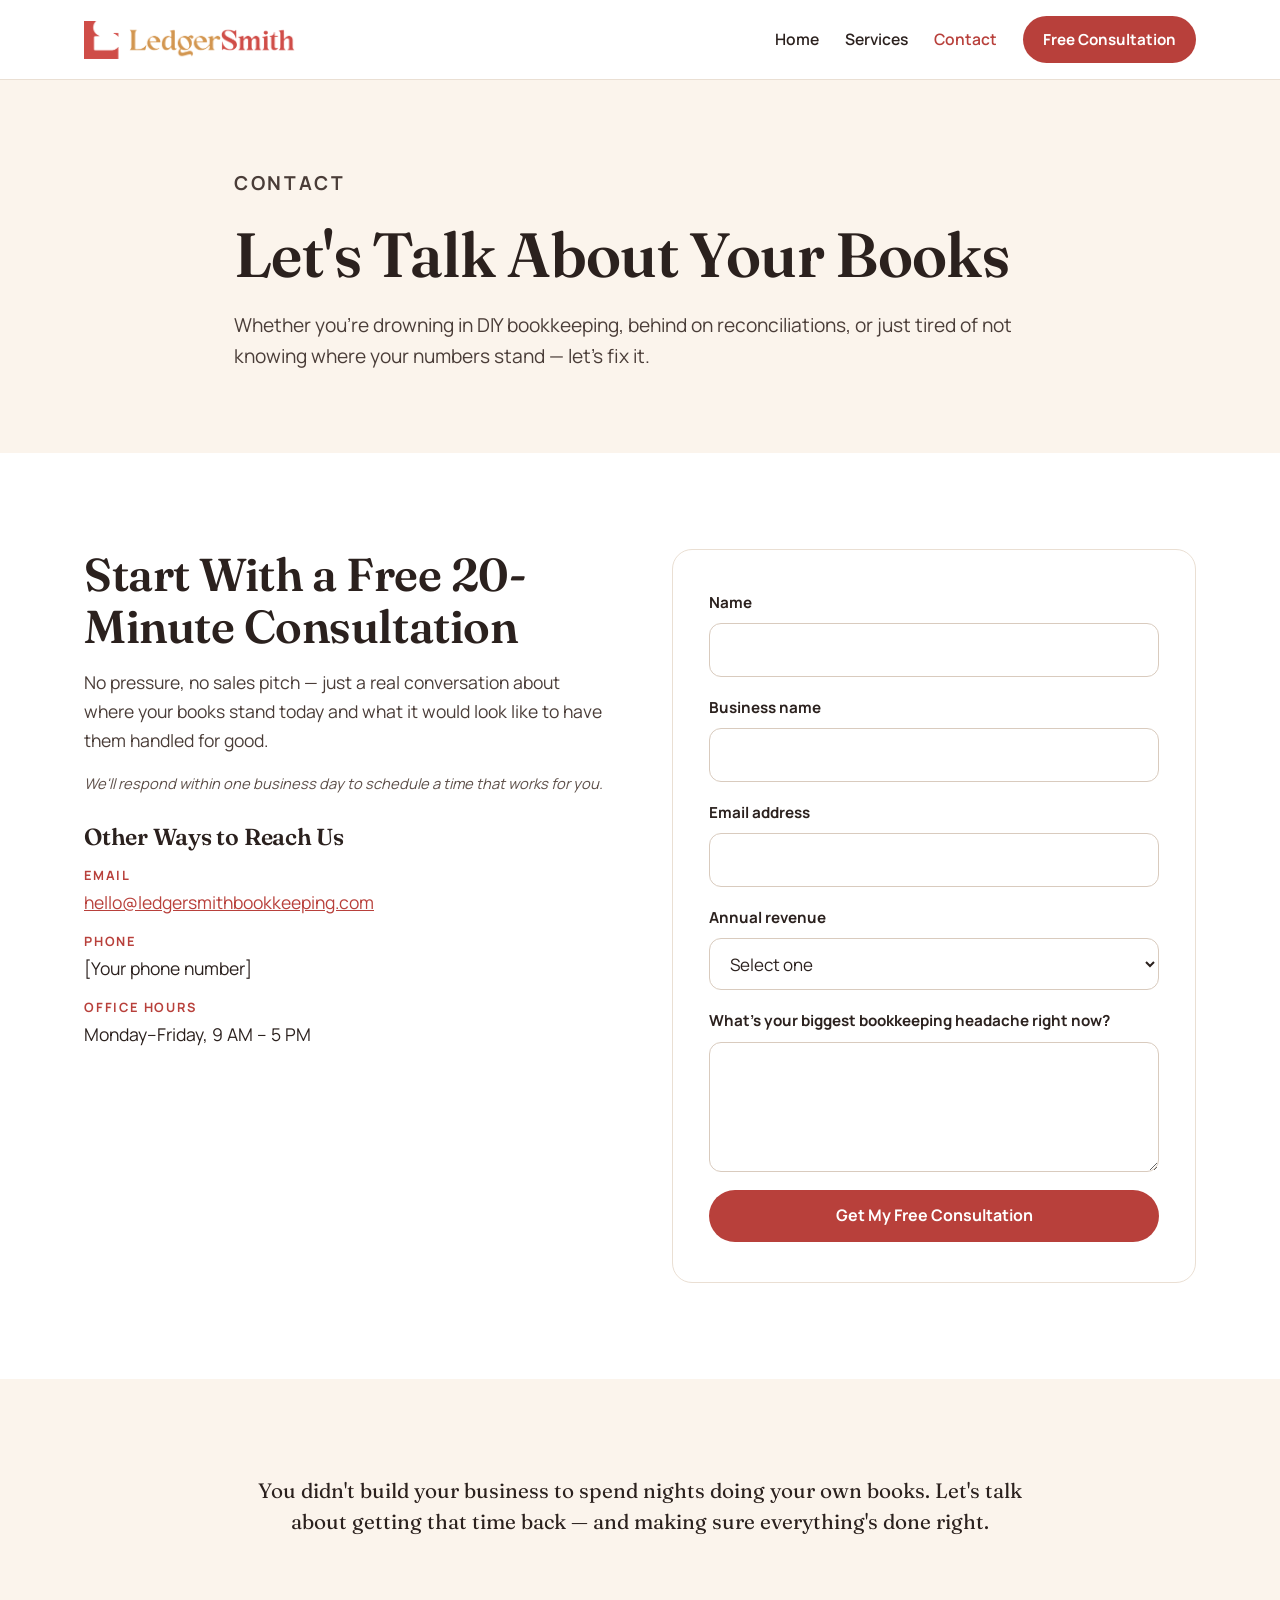
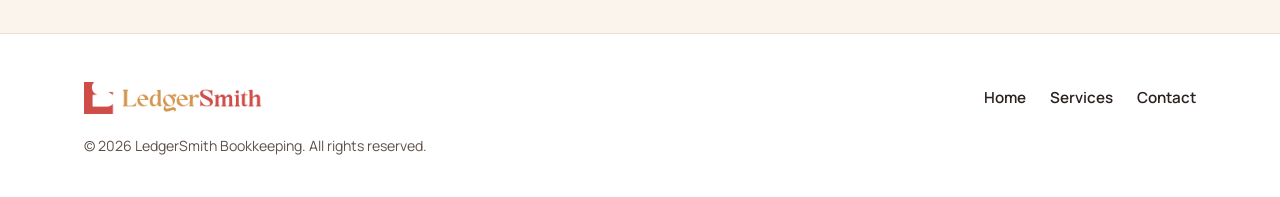
==== contact.html @ 11871aa4 "Add LedgerSmith Bookkeeping website Static site: home, services, contact and 404 pages, styles, Form" ====
<!doctype html>
<html lang="en">
<head>
  <meta charset="utf-8">
  <meta name="viewport" content="width=device-width, initial-scale=1">
  <title>Contact | LedgerSmith Bookkeeping</title>
  <meta name="description" content="Book a free 20-minute bookkeeping consultation with LedgerSmith. We respond within one business day.">
  <link rel="icon" type="image/png" href="/assets/favicon.png">
  <link rel="apple-touch-icon" href="/assets/apple-touch-icon.png">
  <link rel="preconnect" href="https://fonts.googleapis.com">
  <link rel="preconnect" href="https://fonts.gstatic.com" crossorigin>
  <link href="https://fonts.googleapis.com/css2?family=Fraunces:opsz,wght@9..144,500;9..144,600;9..144,700&family=Manrope:wght@400;500;600;700&display=swap" rel="stylesheet">
  <link rel="stylesheet" href="/styles.css">
</head>
<body>
  <a class="skip-link" href="#main">Skip to content</a>

  <header class="site-header">
    <div class="container">
      <a class="logo" href="/" aria-label="LedgerSmith home"><img src="/assets/ledgersmith-logo.png" alt="LedgerSmith" width="900" height="162"></a>
      <nav class="nav" aria-label="Main">
        <a href="/">Home</a>
        <a href="/services">Services</a>
        <a href="/contact" aria-current="page">Contact</a>
        <a class="btn" href="#consultation">Free Consultation</a>
      </nav>
    </div>
  </header>

  <main id="main">
    <section class="page-head">
      <div class="container">
        <p class="eyebrow">Contact</p>
        <h1>Let's Talk About Your Books</h1>
        <p>Whether you're drowning in DIY bookkeeping, behind on reconciliations, or just tired of not knowing where your numbers stand — let's fix it.</p>
      </div>
    </section>

    <section class="section" id="consultation">
      <div class="container contact-grid">
        <div class="contact-info">
          <div style="display:grid; gap:16px">
            <h2>Start With a Free 20-Minute Consultation</h2>
            <p style="font-size:1.1rem; color:var(--ink-soft)">No pressure, no sales pitch — just a real conversation about where your books stand today and what it would look like to have them handled for good.</p>
            <p class="micro"><em>We'll respond within one business day to schedule a time that works for you.</em></p>
          </div>

          <div style="display:grid; gap:14px">
            <h3>Other Ways to Reach Us</h3>
            <dl class="info-list">
              <div><dt>Email</dt><dd><a href="mailto:hello@ledgersmithbookkeeping.com">hello@ledgersmithbookkeeping.com</a></dd></div>
              <div><dt>Phone</dt><dd>[Your phone number]</dd></div>
              <div><dt>Office hours</dt><dd>Monday–Friday, 9 AM – 5 PM</dd></div>
            </dl>
          </div>
        </div>

        <form class="contact-form js-form" action="https://formspree.io/f/YOUR_FORM_ID" method="POST">
          <input type="hidden" name="form" value="Contact – consultation request">
          <div class="field">
            <label for="name">Name</label>
            <input id="name" name="name" type="text" autocomplete="name" required>
          </div>
          <div class="field">
            <label for="business">Business name</label>
            <input id="business" name="business_name" type="text" autocomplete="organization" required>
          </div>
          <div class="field">
            <label for="email">Email address</label>
            <input id="email" name="email" type="email" autocomplete="email" required>
          </div>
          <div class="field">
            <label for="revenue">Annual revenue</label>
            <select id="revenue" name="annual_revenue" required>
              <option value="" selected disabled>Select one</option>
              <option>Under $1M</option>
              <option>$1M–$3M</option>
              <option>Over $3M</option>
            </select>
          </div>
          <div class="field">
            <label for="headache">What's your biggest bookkeeping headache right now?</label>
            <textarea id="headache" name="biggest_headache"></textarea>
          </div>
          <button class="btn" type="submit">Get My Free Consultation</button>
          <p class="form-status" role="status" aria-live="polite"></p>
        </form>
      </div>
    </section>

    <section class="section section--sand">
      <div class="container" style="max-width:820px; text-align:center">
        <p class="closing-line">You didn't build your business to spend nights doing your own books. Let's talk about getting that time back — and making sure everything's done right.</p>
      </div>
    </section>
  </main>

  <footer class="site-footer">
    <div class="container">
      <a class="logo" href="/" aria-label="LedgerSmith home"><img src="/assets/ledgersmith-logo.png" alt="LedgerSmith" width="900" height="162"></a>
      <nav aria-label="Footer">
        <a href="/">Home</a>
        <a href="/services">Services</a>
        <a href="/contact">Contact</a>
      </nav>
      <p class="copyright">© <span class="js-year">2026</span> LedgerSmith Bookkeeping. All rights reserved.</p>
    </div>
  </footer>

  <script src="/forms.js" defer></script>
</body>
</html>
---- styles.css ----
/* LedgerSmith — shared styles */
:root {
  --red: #B8403B;        /* buttons, accents (logo red darkened for contrast) */
  --red-logo: #CF4D48;
  --red-dark: #9A3430;
  --gold: #D29650;
  --gold-light: #E8B475;
  --ink: #2B211E;        /* headings, body text, dark sections */
  --ink-soft: #4A3D38;
  --muted: #5E504A;
  --sand: #FBF4EC;
  --sand-deep: #F1E3D3;
  --line: #EADFD3;
  --white: #FFFFFF;
  --serif: 'Fraunces', Georgia, 'Times New Roman', serif;
  --sans: 'Manrope', system-ui, -apple-system, 'Segoe UI', sans-serif;
  --radius: 20px;
  --max: 1160px;
}

*, *::before, *::after { box-sizing: border-box; }
html { -webkit-text-size-adjust: 100%; scroll-behavior: smooth; }
body {
  margin: 0;
  font-family: var(--sans);
  font-size: 17px;
  line-height: 1.65;
  color: var(--ink);
  background: var(--white);
}
img { max-width: 100%; display: block; }
a { color: var(--red); }
a:hover { color: var(--red-dark); }

h1, h2, h3 {
  font-family: var(--serif);
  font-weight: 600;
  line-height: 1.12;
  letter-spacing: -0.01em;
  margin: 0;
  color: inherit;
}
h1 { font-size: clamp(2.3rem, 5vw, 3.9rem); }
h2 { font-size: clamp(1.9rem, 3.6vw, 2.9rem); }
h3 { font-size: 1.45rem; line-height: 1.25; }
p { margin: 0; }

.container { width: 100%; max-width: var(--max); margin: 0 auto; padding: 0 24px; }
.section { padding: 96px 0; }
.section--sand { background: var(--sand); }
.section--dark { background: var(--ink); color: var(--sand); }
.section--red { background: var(--red); color: var(--white); }
.section-head { max-width: 760px; margin: 0 auto 52px; text-align: center; display: grid; gap: 16px; }
.section-head p { font-size: 1.12rem; color: var(--ink-soft); }
.section--dark .section-head p { color: #E9D9C8; }

.eyebrow {
  font-size: 0.8rem;
  font-weight: 700;
  letter-spacing: 0.14em;
  text-transform: uppercase;
  color: var(--red);
}
.section--dark .eyebrow { color: var(--gold-light); }

.skip-link { position: absolute; left: -9999px; top: 0; }
.skip-link:focus { left: 16px; top: 16px; background: var(--white); padding: 10px 16px; z-index: 100; border-radius: 8px; }

/* ---------- Header ---------- */
.site-header { background: var(--white); border-bottom: 1px solid var(--line); position: sticky; top: 0; z-index: 50; }
.site-header .container { display: flex; align-items: center; justify-content: space-between; gap: 16px 28px; flex-wrap: wrap; padding-top: 16px; padding-bottom: 16px; }
.logo img { height: 38px; width: auto; }
.nav { display: flex; align-items: center; flex-wrap: wrap; gap: 6px 26px; font-weight: 600; font-size: 0.98rem; }
.nav a { color: var(--ink); text-decoration: none; padding: 8px 0; }
.nav a:hover, .nav a[aria-current="page"] { color: var(--red); }
.nav .btn { padding: 11px 20px; min-height: 44px; font-size: 0.95rem; }

/* ---------- Buttons ---------- */
.btn {
  display: inline-flex; align-items: center; justify-content: center;
  min-height: 52px; padding: 0 28px;
  border-radius: 999px; border: 0;
  background: var(--red); color: var(--white) !important;
  font: inherit; font-weight: 700; font-size: 1rem;
  text-decoration: none; cursor: pointer; text-align: center;
  transition: background .15s ease;
}
.btn:hover { background: var(--red-dark); }
.btn--light { background: var(--white); color: var(--ink) !important; }
.btn--light:hover { background: var(--sand-deep); }
.btn--gold { background: var(--gold-light); color: var(--ink) !important; }
.btn--gold:hover { background: var(--gold); }

/* ---------- Email capture ---------- */
.capture { display: flex; flex-wrap: wrap; gap: 12px; max-width: 600px; }
.capture label { position: absolute; width: 1px; height: 1px; overflow: hidden; clip: rect(0 0 0 0); white-space: nowrap; }
.capture input {
  flex: 1 1 240px; min-width: 0; min-height: 56px;
  padding: 0 22px; border-radius: 999px;
  border: 1.5px solid #D9CBBE; background: var(--white);
  font: inherit; color: var(--ink);
}
.capture input:focus { outline: 3px solid rgba(184, 64, 59, .25); border-color: var(--red); }
.capture .btn { flex: 0 0 auto; min-height: 56px; }
.capture--center { margin: 0 auto; justify-content: center; }
.micro { font-size: 0.92rem; color: var(--muted); max-width: 600px; }
.section--red .micro, .section--red .capture input { border-color: transparent; }
.section--red .micro { color: #FFE9E1; }
.form-status { font-weight: 600; min-height: 1.4em; }

/* ---------- Hero ---------- */
.hero { background: var(--sand); padding: 96px 0 104px; }
.hero .container { display: grid; gap: 26px; max-width: 900px; }
.hero h1 span { color: var(--red); }
.hero .lead { font-size: 1.22rem; color: var(--ink-soft); max-width: 720px; }
.trust { display: flex; flex-wrap: wrap; gap: 10px 26px; font-size: 0.95rem; color: var(--muted); font-weight: 600; margin-top: 4px; }
.trust span::before { content: "✓"; color: var(--red); margin-right: 8px; font-weight: 700; }

/* ---------- Testimonials ---------- */
.quotes { display: grid; grid-template-columns: repeat(auto-fit, minmax(280px, 1fr)); gap: 24px; }
.quote {
  margin: 0; background: var(--sand); border-radius: var(--radius);
  padding: 34px; display: flex; flex-direction: column; justify-content: space-between; gap: 26px;
}
.quote blockquote { margin: 0; font-family: var(--serif); font-size: 1.22rem; line-height: 1.5; }
.quote figcaption { display: flex; align-items: center; gap: 14px; }
.quote .avatar { width: 52px; height: 52px; border-radius: 50%; background: var(--sand-deep); border: 2px dashed var(--gold); flex: 0 0 auto; }
.quote .who { display: grid; line-height: 1.35; }
.quote .who strong { font-weight: 700; }
.quote .who span { font-size: 0.92rem; color: var(--muted); }

/* ---------- Split / problem ---------- */
.split { display: grid; grid-template-columns: repeat(auto-fit, minmax(300px, 1fr)); gap: 40px 72px; align-items: start; }
.split h2 { max-width: 520px; }
.split .body { display: grid; gap: 22px; font-size: 1.12rem; color: #E9D9C8; }
.split .body strong { color: var(--white); }

/* ---------- Cards ---------- */
.cards { display: grid; grid-template-columns: repeat(auto-fit, minmax(270px, 1fr)); gap: 24px; }
.card {
  background: var(--white); border: 1.5px solid var(--line); border-radius: var(--radius);
  padding: 34px 30px; display: flex; flex-direction: column; gap: 14px;
}
.section--sand .card { border-color: transparent; }
.card .num {
  width: 52px; height: 52px; border-radius: 14px; background: #FBEDEC; color: var(--red);
  display: grid; place-items: center; font-family: var(--serif); font-weight: 700; font-size: 1.3rem;
}
.card p { color: var(--ink-soft); }
.cards--2 { max-width: 920px; margin: 0 auto; }

/* ---------- Who we serve ---------- */
.serve { max-width: 900px; margin: 0 auto; text-align: center; display: grid; gap: 22px; }
.serve .statement { font-family: var(--serif); font-size: clamp(1.35rem, 2.4vw, 1.8rem); line-height: 1.45; }
.tags { display: flex; flex-wrap: wrap; justify-content: center; gap: 10px; }
.tags span { border: 1.5px solid var(--line); border-radius: 999px; padding: 8px 18px; font-weight: 600; font-size: 0.95rem; background: var(--white); }

/* ---------- Steps ---------- */
.steps { display: grid; grid-template-columns: repeat(auto-fit, minmax(260px, 1fr)); gap: 24px; counter-reset: step; list-style: none; padding: 0; margin: 0; }
.steps li { background: var(--white); border: 1.5px solid var(--line); border-radius: var(--radius); padding: 34px 30px; display: grid; gap: 12px; align-content: start; }
.steps li::before {
  counter-increment: step; content: counter(step);
  width: 52px; height: 52px; border-radius: 50%; background: var(--red); color: var(--white);
  display: grid; place-items: center; font-family: var(--serif); font-weight: 700; font-size: 1.3rem;
}
.steps p { color: var(--ink-soft); }
.center-cta { display: flex; justify-content: center; margin-top: 44px; }

/* ---------- CTA band ---------- */
.cta { text-align: center; }
.cta .container { display: grid; gap: 22px; justify-items: center; max-width: 820px; }
.cta em { font-style: italic; }

/* ---------- Page header (inner pages) ---------- */
.page-head { background: var(--sand); padding: 88px 0 80px; }
.page-head .container { display: grid; gap: 20px; max-width: 860px; }
.page-head p { font-size: 1.2rem; color: var(--ink-soft); }

/* ---------- Services ---------- */
.services { display: grid; gap: 28px; }
.service {
  display: grid; grid-template-columns: repeat(auto-fit, minmax(300px, 1fr)); gap: 24px 56px;
  border: 1.5px solid var(--line); border-radius: var(--radius); padding: 44px 40px; background: var(--white);
}
.service .intro { display: grid; gap: 16px; align-content: start; }
.service .intro p { color: var(--ink-soft); font-size: 1.08rem; }
.service h3 { font-size: 1.8rem; }
.included { display: grid; gap: 4px; align-content: start; }
.included h4 { margin: 0 0 8px; font-size: 0.8rem; letter-spacing: 0.14em; text-transform: uppercase; color: var(--red); }
.included ul { list-style: none; margin: 0; padding: 0; display: grid; gap: 10px; }
.included li { display: flex; gap: 12px; align-items: baseline; }
.included li::before { content: ""; flex: 0 0 8px; height: 8px; border-radius: 50%; background: var(--gold); transform: translateY(-2px); }

/* ---------- Contact ---------- */
.contact-grid { display: grid; grid-template-columns: repeat(auto-fit, minmax(320px, 1fr)); gap: 40px 64px; align-items: start; }
.contact-form { background: var(--white); border-radius: var(--radius); padding: 40px 36px; display: grid; gap: 18px; border: 1.5px solid var(--line); }
.field { display: grid; gap: 8px; }
.field label { font-weight: 700; font-size: 0.95rem; }
.field input, .field select, .field textarea {
  width: 100%; min-height: 52px; padding: 12px 16px; border-radius: 12px;
  border: 1.5px solid #D9CBBE; background: var(--white); font: inherit; color: var(--ink);
}
.field textarea { min-height: 130px; resize: vertical; }
.field input:focus, .field select:focus, .field textarea:focus { outline: 3px solid rgba(184, 64, 59, .25); border-color: var(--red); }
.contact-info { display: grid; gap: 26px; }
.info-list { display: grid; gap: 14px; margin: 0; }
.info-list div { display: grid; gap: 2px; }
.info-list dt { font-size: 0.8rem; letter-spacing: 0.14em; text-transform: uppercase; color: var(--red); font-weight: 700; }
.info-list dd { margin: 0; font-size: 1.1rem; }
.closing-line { font-family: var(--serif); font-size: 1.3rem; line-height: 1.5; }

/* ---------- Footer ---------- */
.site-footer { border-top: 1px solid var(--line); padding: 48px 0 40px; font-size: 0.95rem; }
.site-footer .container { display: flex; flex-wrap: wrap; align-items: center; justify-content: space-between; gap: 20px 32px; }
.site-footer .logo img { height: 32px; }
.site-footer nav { display: flex; flex-wrap: wrap; gap: 8px 24px; font-weight: 600; }
.site-footer nav a { color: var(--ink); text-decoration: none; }
.site-footer nav a:hover { color: var(--red); }
.copyright { width: 100%; color: var(--muted); font-size: 0.88rem; }

@media (max-width: 640px) {
  body { font-size: 16px; }
  .section { padding: 72px 0; }
  .hero { padding: 64px 0 72px; }
  .page-head { padding: 64px 0 56px; }
  .service { padding: 32px 24px; }
  .contact-form { padding: 28px 22px; }
  .capture .btn { width: 100%; }
  .nav { gap: 4px 18px; font-size: 0.92rem; }
  .logo img { height: 32px; }
}

.form-status:empty { display: none; }
@media (max-width: 640px) {
  .site-header { position: static; }
}
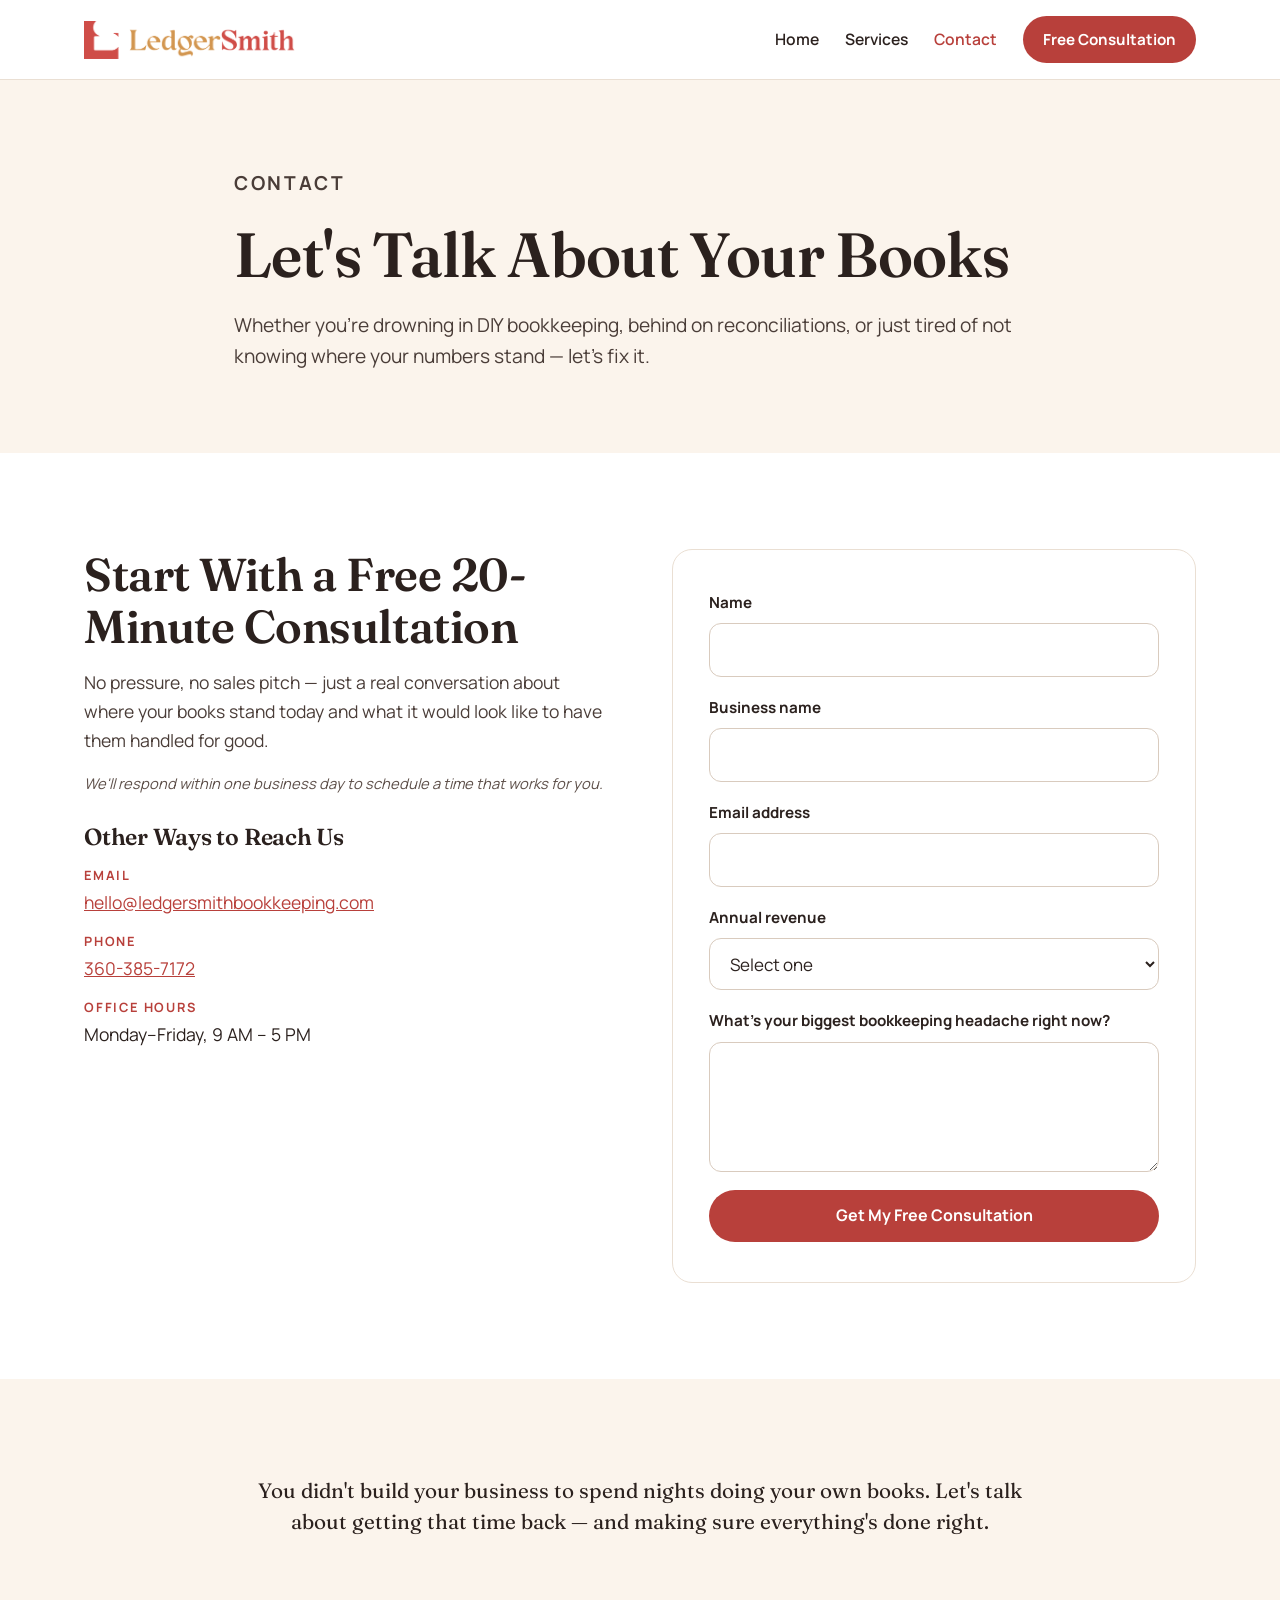
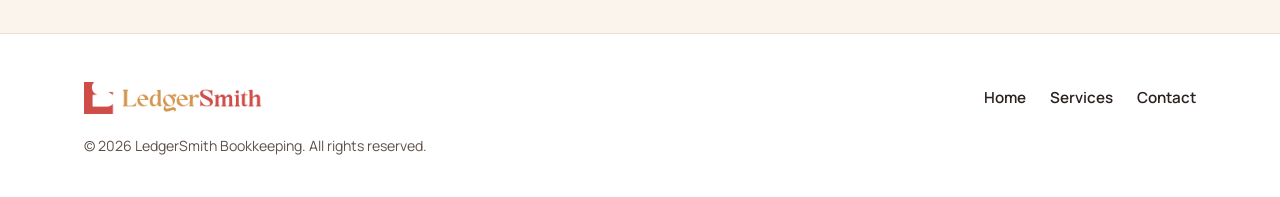
==== commit 6ef90e45: "Add phone number to Contact page Replace the [Your phone number] placeholder with 360-385-7172, link" ====
--- a/contact.html
+++ b/contact.html
@@ -49,7 +49,7 @@
             <h3>Other Ways to Reach Us</h3>
             <dl class="info-list">
               <div><dt>Email</dt><dd><a href="mailto:hello@ledgersmithbookkeeping.com">hello@ledgersmithbookkeeping.com</a></dd></div>
-              <div><dt>Phone</dt><dd>[Your phone number]</dd></div>
+              <div><dt>Phone</dt><dd><a href="tel:+13603857172">360-385-7172</a></dd></div>
               <div><dt>Office hours</dt><dd>Monday–Friday, 9 AM – 5 PM</dd></div>
             </dl>
           </div>
